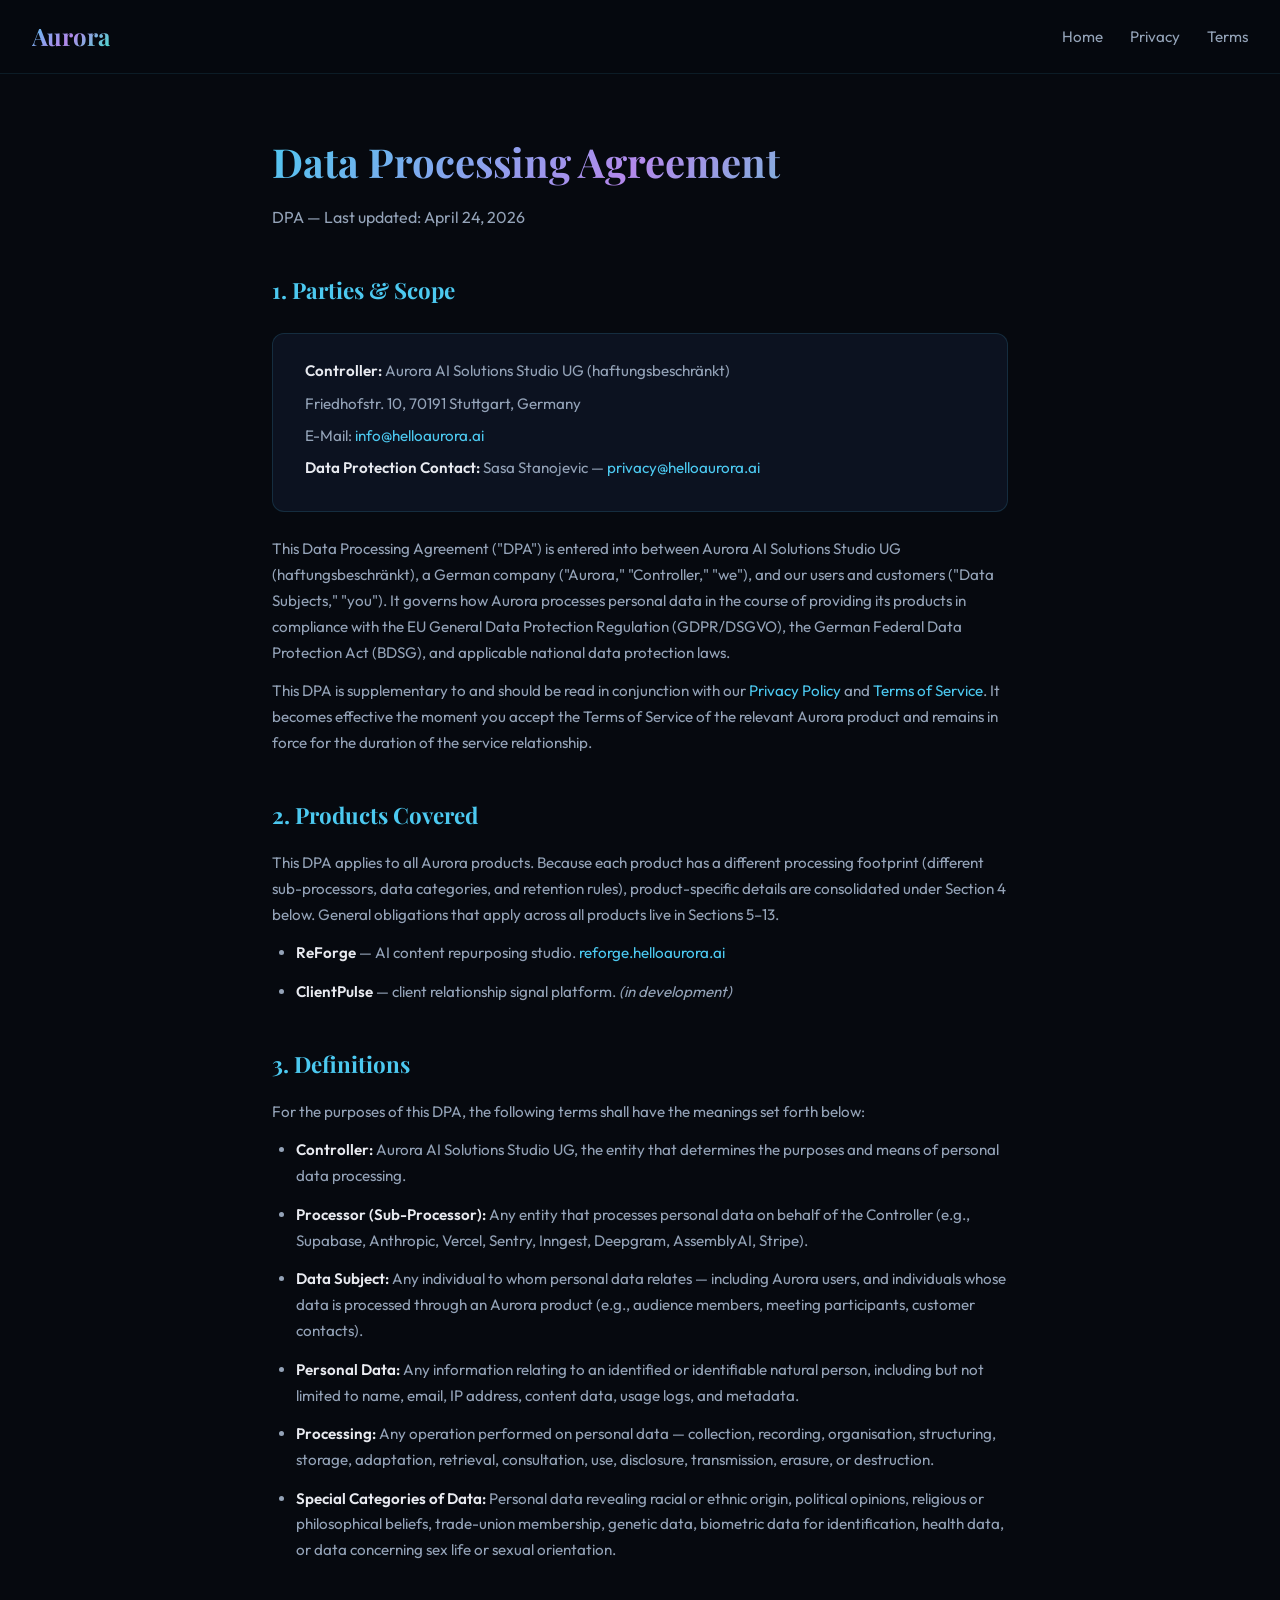
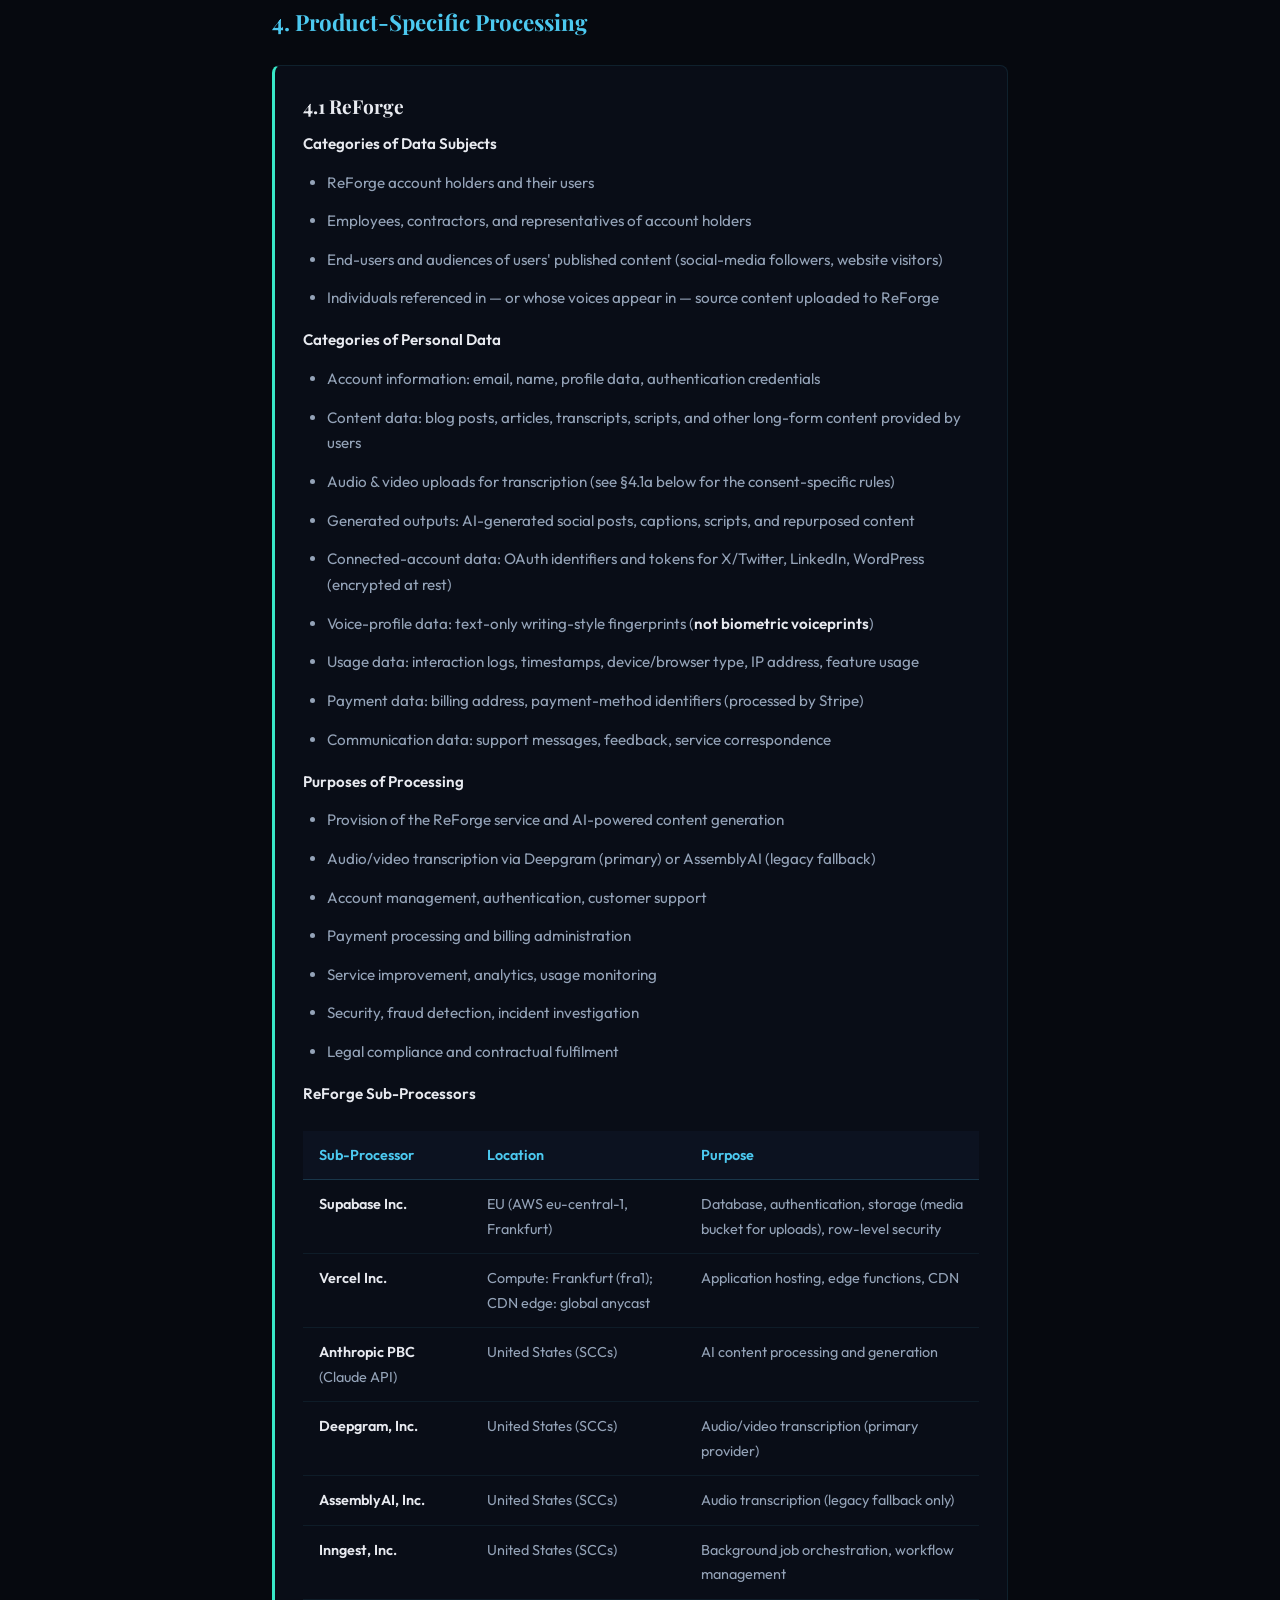
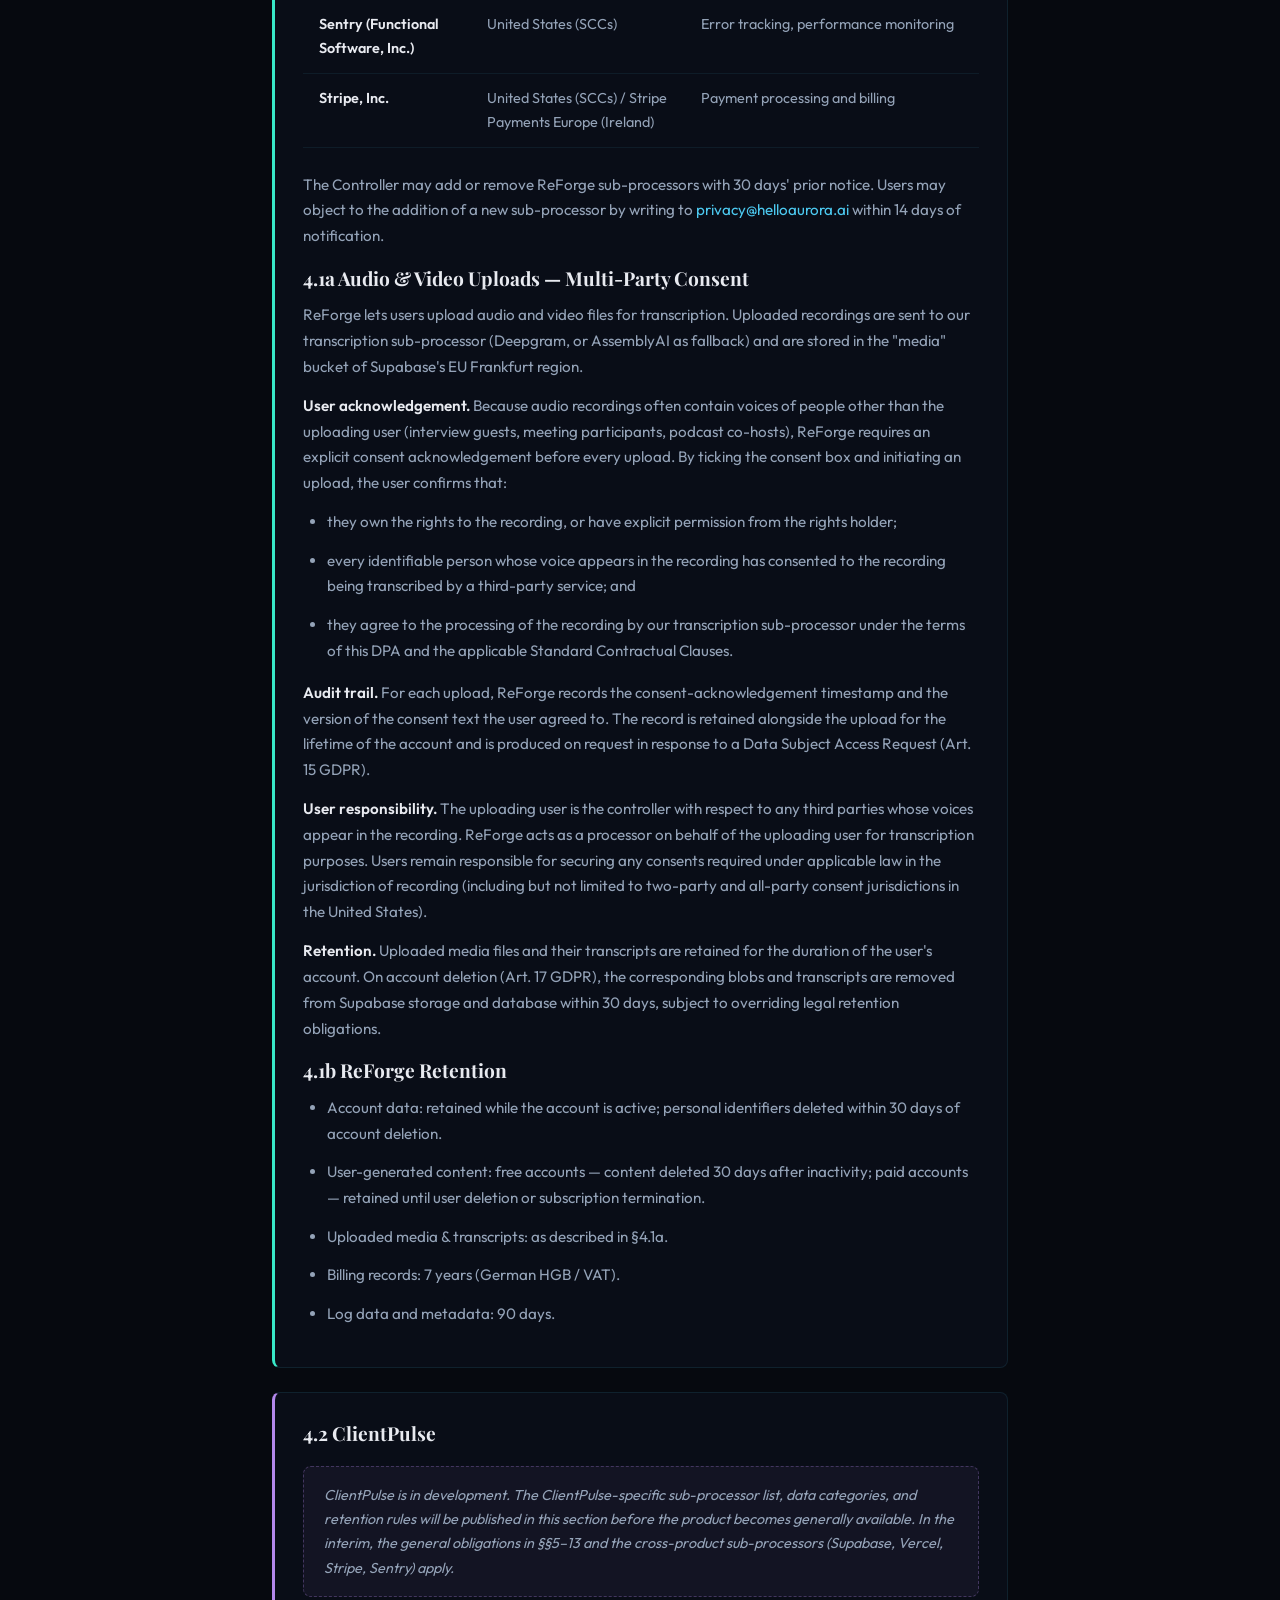
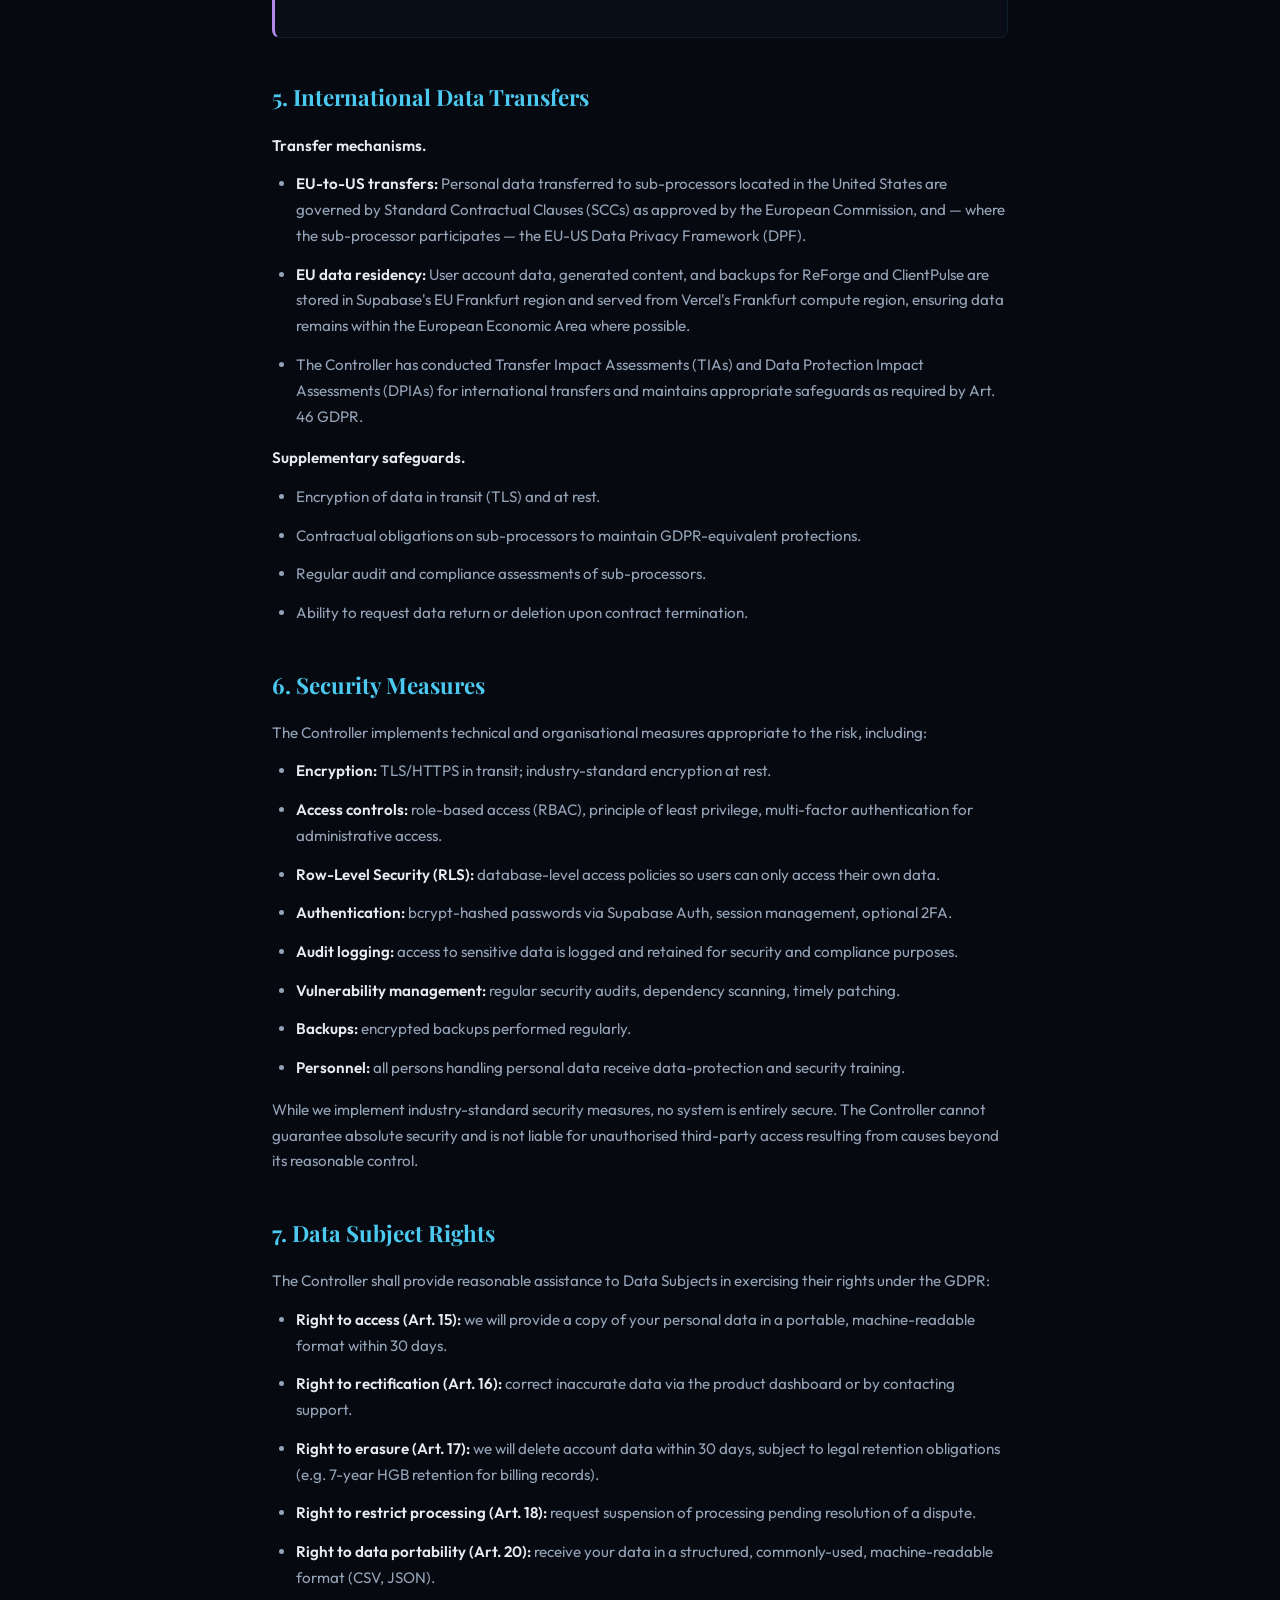
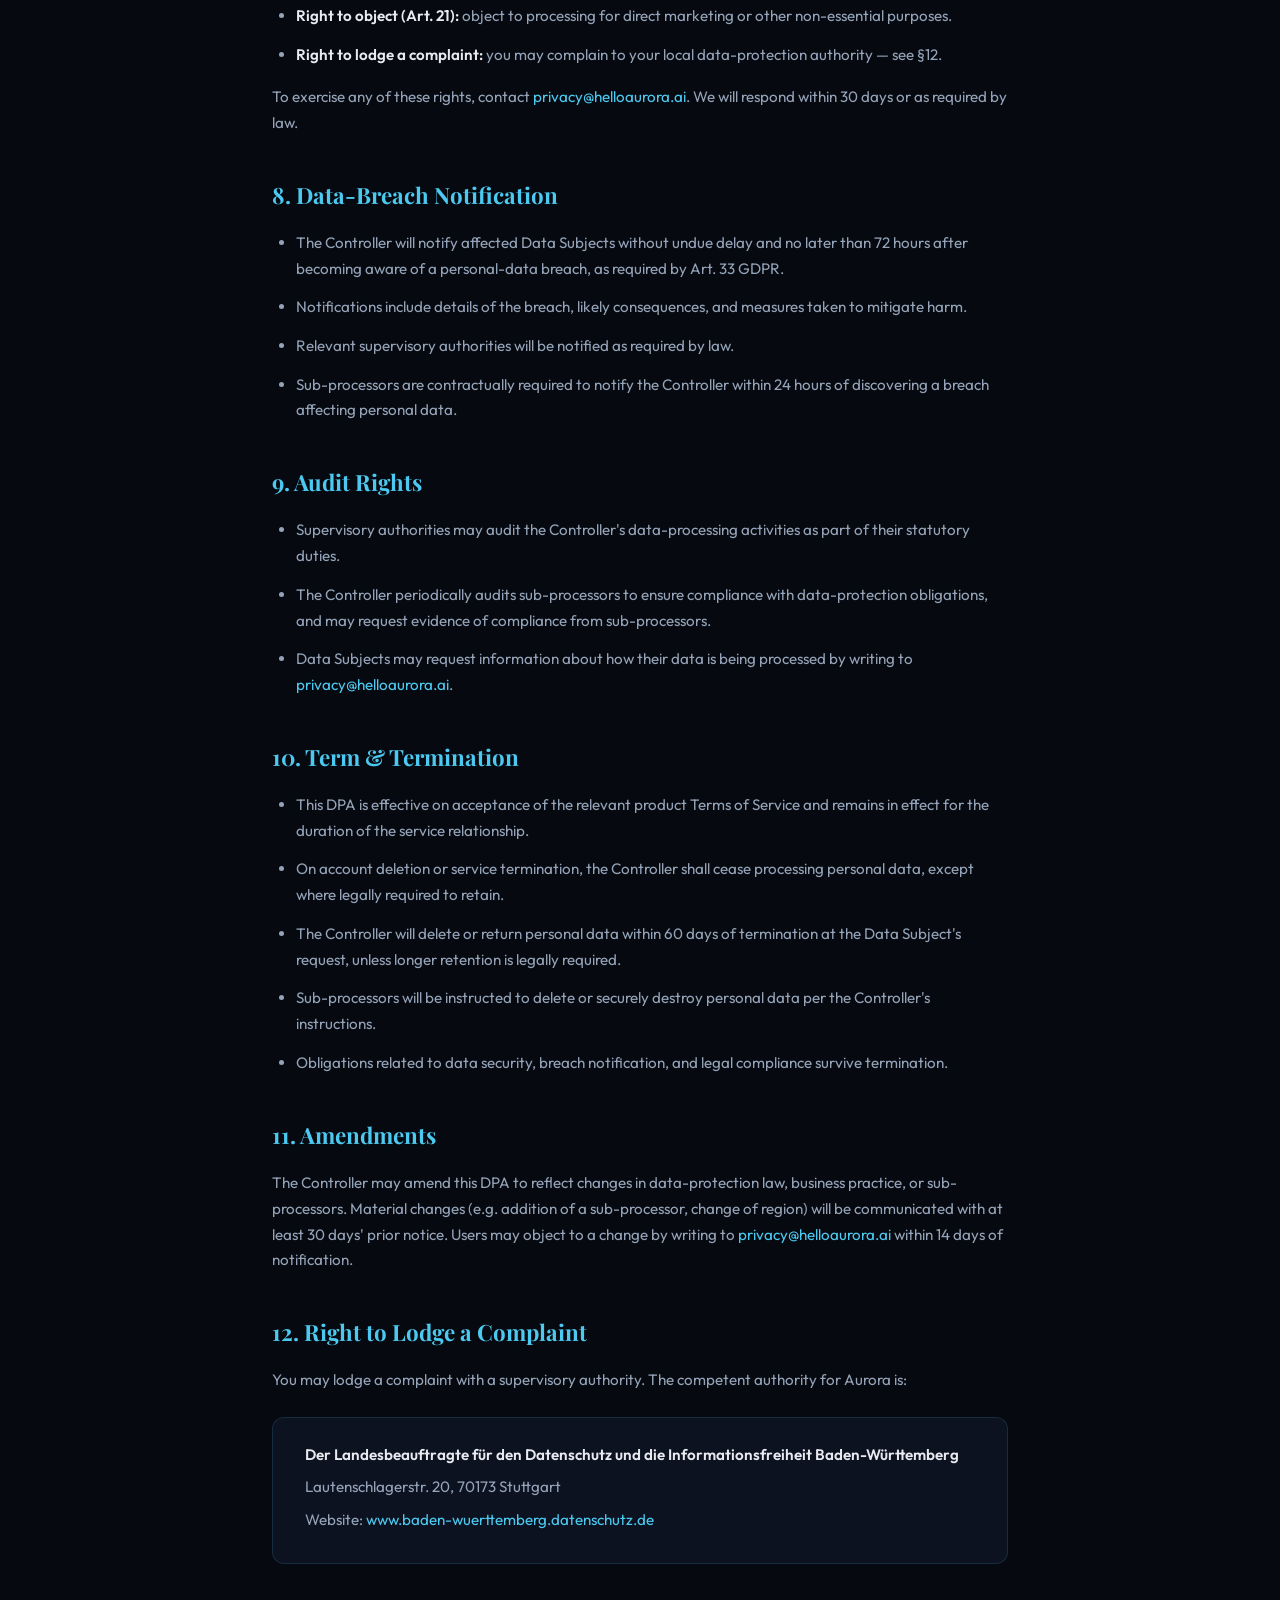
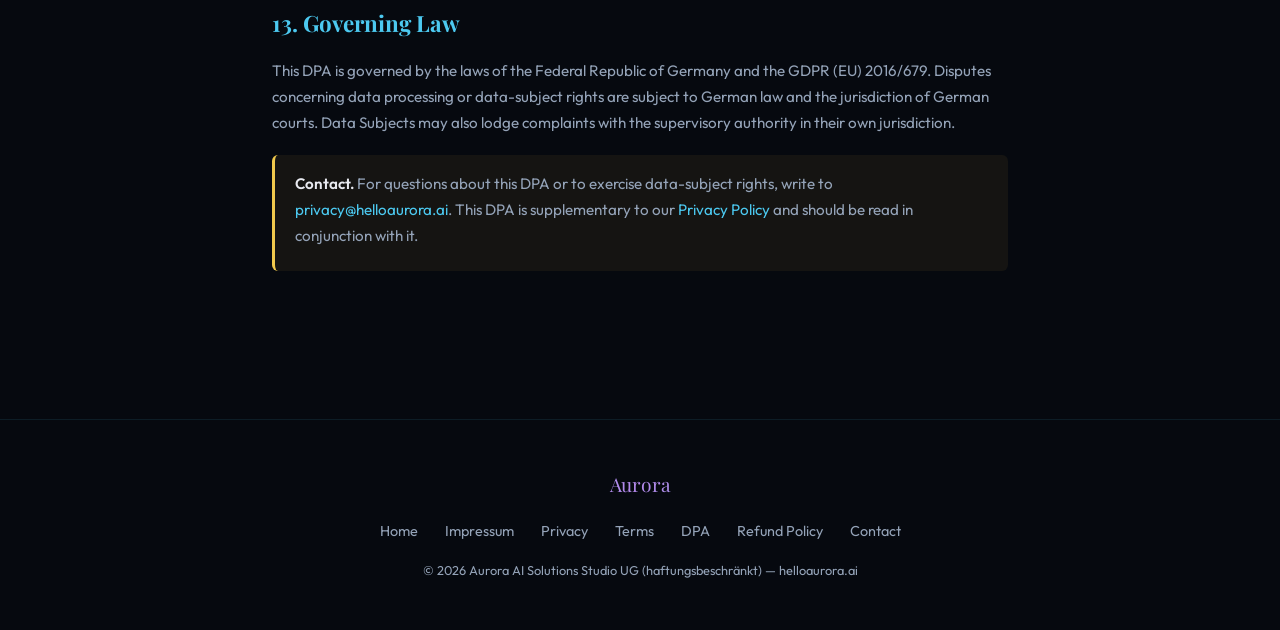
==== dpa.html @ 2b4a2d8d "Merge pull request #6 from Aurora-AI-Solutions-Studio/add-dpa-page legal: add DPA page + wire into f" ====
<!DOCTYPE html>
<html lang="en">
<head>
  <meta charset="UTF-8" />
  <meta name="viewport" content="width=device-width, initial-scale=1.0" />
  <title>Data Processing Agreement — Aurora AI Solutions Studio</title>
  <meta name="description" content="Data Processing Agreement (DPA) for Aurora AI Solutions Studio UG — GDPR/DSGVO compliant. Covers ReForge and ClientPulse." />
  <!-- Self-hosted fonts — no third-party requests (GDPR/DSGVO compliant) -->
  <link rel="stylesheet" href="fonts/fonts.css">
  <style>
    :root {
      --bg-deep: #06090f;
      --bg-card: #0c1220;
      --text-primary: #e8eaf0;
      --text-secondary: #94a3b8;
      --accent-blue: #4cc9f0;
      --accent-purple: #b388eb;
      --accent-teal: #38e8c8;
      --accent-amber: #f0c84c;
      --aurora-gradient: linear-gradient(135deg, #4cc9f0, #b388eb, #38e8c8);
    }
    * { margin: 0; padding: 0; box-sizing: border-box; }
    body { font-family: 'Outfit', sans-serif; background: var(--bg-deep); color: var(--text-primary); line-height: 1.7; min-height: 100vh; }
    nav { position: fixed; top: 0; left: 0; right: 0; z-index: 100; display: flex; align-items: center; justify-content: space-between; padding: 1rem 2rem; background: rgba(6,9,15,0.9); backdrop-filter: blur(12px); border-bottom: 1px solid rgba(76,201,240,0.1); }
    .nav-brand { font-family: 'Playfair Display', serif; font-size: 1.5rem; font-weight: 700; background: var(--aurora-gradient); -webkit-background-clip: text; -webkit-text-fill-color: transparent; text-decoration: none; }
    .nav-links a { color: var(--text-secondary); text-decoration: none; margin-left: 1.5rem; font-size: 0.95rem; transition: color 0.3s; }
    .nav-links a:hover { color: var(--accent-blue); }
    .legal-container { max-width: 800px; margin: 0 auto; padding: 8rem 2rem 4rem; }
    .legal-container h1 { font-family: 'Playfair Display', serif; font-size: 2.5rem; margin-bottom: 0.5rem; background: var(--aurora-gradient); -webkit-background-clip: text; -webkit-text-fill-color: transparent; }
    .legal-container .subtitle { color: var(--text-secondary); font-size: 1rem; margin-bottom: 2.5rem; }
    .legal-container h2 { font-family: 'Playfair Display', serif; font-size: 1.4rem; color: var(--accent-blue); margin-top: 2.5rem; margin-bottom: 1rem; }
    .legal-container h3 { font-size: 1.1rem; color: var(--text-primary); margin-top: 1.5rem; margin-bottom: 0.5rem; }
    .legal-container p, .legal-container li { color: var(--text-secondary); margin-bottom: 0.8rem; font-size: 0.95rem; }
    .legal-container a { color: var(--accent-blue); text-decoration: none; }
    .legal-container a:hover { text-decoration: underline; }
    .legal-container ul, .legal-container ol { padding-left: 1.5rem; margin-bottom: 1rem; }
    .legal-container strong { color: var(--text-primary); }
    .info-card { background: var(--bg-card); border: 1px solid rgba(76,201,240,0.15); border-radius: 12px; padding: 1.5rem 2rem; margin: 1.5rem 0; }
    .info-card p { margin-bottom: 0.4rem; }
    .info-card strong { color: var(--text-primary); }
    .product-section { background: rgba(12,18,32,0.5); border: 1px solid rgba(76,201,240,0.1); border-left: 3px solid var(--accent-teal); border-radius: 8px; padding: 1.5rem 1.75rem; margin: 1.5rem 0; }
    .product-section.clientpulse { border-left-color: var(--accent-purple); }
    .product-section h3 { font-family: 'Playfair Display', serif; font-size: 1.2rem; margin-top: 0; color: var(--text-primary); }
    .processor-table { width: 100%; border-collapse: collapse; margin: 1.5rem 0; font-size: 0.9rem; }
    .processor-table th { text-align: left; padding: 0.75rem 1rem; background: var(--bg-card); color: var(--accent-blue); border-bottom: 1px solid rgba(76,201,240,0.2); font-weight: 600; }
    .processor-table td { padding: 0.75rem 1rem; border-bottom: 1px solid rgba(76,201,240,0.08); color: var(--text-secondary); vertical-align: top; }
    .processor-table tr:hover td { background: rgba(76,201,240,0.03); }
    .callout { background: rgba(240,200,76,0.06); border-left: 3px solid var(--accent-amber); border-radius: 6px; padding: 1rem 1.25rem; margin: 1.25rem 0; }
    .callout p { margin-bottom: 0.4rem; }
    .placeholder-note { background: rgba(179,136,235,0.06); border: 1px dashed rgba(179,136,235,0.3); border-radius: 8px; padding: 1rem 1.25rem; margin: 1rem 0; color: var(--text-secondary); font-style: italic; font-size: 0.9rem; }
    footer { text-align: center; padding: 3rem 2rem; border-top: 1px solid rgba(76,201,240,0.1); margin-top: 4rem; }
    .footer-brand { font-family: 'Playfair Display', serif; font-size: 1.2rem; background: var(--aurora-gradient); -webkit-background-clip: text; -webkit-text-fill-color: transparent; margin-bottom: 1rem; }
    .footer-links { margin-bottom: 1rem; }
    .footer-links a { color: var(--text-secondary); text-decoration: none; margin: 0 0.75rem; font-size: 0.9rem; }
    .footer-links a:hover { color: var(--accent-blue); }
    .footer-copy { color: var(--text-secondary); font-size: 0.8rem; }
    @media (max-width: 768px) {
      .legal-container { padding: 6rem 1.25rem 3rem; }
      .legal-container h1 { font-size: 1.8rem; }
      nav { padding: 0.75rem 1rem; }
      .nav-links a { margin-left: 0.75rem; font-size: 0.85rem; }
      .processor-table { font-size: 0.8rem; }
      .processor-table th, .processor-table td { padding: 0.5rem; }
      .product-section { padding: 1.25rem 1.25rem; }
    }
  </style>
</head>
<body>
  <nav>
    <a href="/" class="nav-brand">Aurora</a>
    <div class="nav-links">
      <a href="/">Home</a>
      <a href="/privacy.html">Privacy</a>
      <a href="/terms.html">Terms</a>
    </div>
  </nav>

  <div class="legal-container">
    <h1>Data Processing Agreement</h1>
    <p class="subtitle">DPA — Last updated: April 24, 2026</p>

    <h2>1. Parties &amp; Scope</h2>
    <div class="info-card">
      <p><strong>Controller:</strong> Aurora AI Solutions Studio UG (haftungsbeschränkt)</p>
      <p>Friedhofstr. 10, 70191 Stuttgart, Germany</p>
      <p>E-Mail: <a href="mailto:info@helloaurora.ai">info@helloaurora.ai</a></p>
      <p><strong>Data Protection Contact:</strong> Sasa Stanojevic — <a href="mailto:privacy@helloaurora.ai">privacy@helloaurora.ai</a></p>
    </div>
    <p>This Data Processing Agreement ("DPA") is entered into between Aurora AI Solutions Studio UG (haftungsbeschränkt), a German company ("Aurora," "Controller," "we"), and our users and customers ("Data Subjects," "you"). It governs how Aurora processes personal data in the course of providing its products in compliance with the EU General Data Protection Regulation (GDPR/DSGVO), the German Federal Data Protection Act (BDSG), and applicable national data protection laws.</p>
    <p>This DPA is supplementary to and should be read in conjunction with our <a href="/privacy.html">Privacy Policy</a> and <a href="/terms.html">Terms of Service</a>. It becomes effective the moment you accept the Terms of Service of the relevant Aurora product and remains in force for the duration of the service relationship.</p>

    <h2>2. Products Covered</h2>
    <p>This DPA applies to all Aurora products. Because each product has a different processing footprint (different sub-processors, data categories, and retention rules), product-specific details are consolidated under Section 4 below. General obligations that apply across all products live in Sections 5–13.</p>
    <ul>
      <li><strong>ReForge</strong> — AI content repurposing studio. <a href="https://reforge.helloaurora.ai">reforge.helloaurora.ai</a></li>
      <li><strong>ClientPulse</strong> — client relationship signal platform. <em>(in development)</em></li>
    </ul>

    <h2>3. Definitions</h2>
    <p>For the purposes of this DPA, the following terms shall have the meanings set forth below:</p>
    <ul>
      <li><strong>Controller:</strong> Aurora AI Solutions Studio UG, the entity that determines the purposes and means of personal data processing.</li>
      <li><strong>Processor (Sub-Processor):</strong> Any entity that processes personal data on behalf of the Controller (e.g., Supabase, Anthropic, Vercel, Sentry, Inngest, Deepgram, AssemblyAI, Stripe).</li>
      <li><strong>Data Subject:</strong> Any individual to whom personal data relates — including Aurora users, and individuals whose data is processed through an Aurora product (e.g., audience members, meeting participants, customer contacts).</li>
      <li><strong>Personal Data:</strong> Any information relating to an identified or identifiable natural person, including but not limited to name, email, IP address, content data, usage logs, and metadata.</li>
      <li><strong>Processing:</strong> Any operation performed on personal data — collection, recording, organisation, structuring, storage, adaptation, retrieval, consultation, use, disclosure, transmission, erasure, or destruction.</li>
      <li><strong>Special Categories of Data:</strong> Personal data revealing racial or ethnic origin, political opinions, religious or philosophical beliefs, trade-union membership, genetic data, biometric data for identification, health data, or data concerning sex life or sexual orientation.</li>
    </ul>

    <h2>4. Product-Specific Processing</h2>

    <div class="product-section">
      <h3>4.1 ReForge</h3>
      <p><strong>Categories of Data Subjects</strong></p>
      <ul>
        <li>ReForge account holders and their users</li>
        <li>Employees, contractors, and representatives of account holders</li>
        <li>End-users and audiences of users' published content (social-media followers, website visitors)</li>
        <li>Individuals referenced in — or whose voices appear in — source content uploaded to ReForge</li>
      </ul>

      <p><strong>Categories of Personal Data</strong></p>
      <ul>
        <li>Account information: email, name, profile data, authentication credentials</li>
        <li>Content data: blog posts, articles, transcripts, scripts, and other long-form content provided by users</li>
        <li>Audio &amp; video uploads for transcription (see §4.1a below for the consent-specific rules)</li>
        <li>Generated outputs: AI-generated social posts, captions, scripts, and repurposed content</li>
        <li>Connected-account data: OAuth identifiers and tokens for X/Twitter, LinkedIn, WordPress (encrypted at rest)</li>
        <li>Voice-profile data: text-only writing-style fingerprints (<strong>not biometric voiceprints</strong>)</li>
        <li>Usage data: interaction logs, timestamps, device/browser type, IP address, feature usage</li>
        <li>Payment data: billing address, payment-method identifiers (processed by Stripe)</li>
        <li>Communication data: support messages, feedback, service correspondence</li>
      </ul>

      <p><strong>Purposes of Processing</strong></p>
      <ul>
        <li>Provision of the ReForge service and AI-powered content generation</li>
        <li>Audio/video transcription via Deepgram (primary) or AssemblyAI (legacy fallback)</li>
        <li>Account management, authentication, customer support</li>
        <li>Payment processing and billing administration</li>
        <li>Service improvement, analytics, usage monitoring</li>
        <li>Security, fraud detection, incident investigation</li>
        <li>Legal compliance and contractual fulfilment</li>
      </ul>

      <p><strong>ReForge Sub-Processors</strong></p>
      <table class="processor-table">
        <thead>
          <tr>
            <th>Sub-Processor</th>
            <th>Location</th>
            <th>Purpose</th>
          </tr>
        </thead>
        <tbody>
          <tr>
            <td><strong>Supabase Inc.</strong></td>
            <td>EU (AWS eu-central-1, Frankfurt)</td>
            <td>Database, authentication, storage (media bucket for uploads), row-level security</td>
          </tr>
          <tr>
            <td><strong>Vercel Inc.</strong></td>
            <td>Compute: Frankfurt (fra1); CDN edge: global anycast</td>
            <td>Application hosting, edge functions, CDN</td>
          </tr>
          <tr>
            <td><strong>Anthropic PBC</strong> (Claude API)</td>
            <td>United States (SCCs)</td>
            <td>AI content processing and generation</td>
          </tr>
          <tr>
            <td><strong>Deepgram, Inc.</strong></td>
            <td>United States (SCCs)</td>
            <td>Audio/video transcription (primary provider)</td>
          </tr>
          <tr>
            <td><strong>AssemblyAI, Inc.</strong></td>
            <td>United States (SCCs)</td>
            <td>Audio transcription (legacy fallback only)</td>
          </tr>
          <tr>
            <td><strong>Inngest, Inc.</strong></td>
            <td>United States (SCCs)</td>
            <td>Background job orchestration, workflow management</td>
          </tr>
          <tr>
            <td><strong>Sentry (Functional Software, Inc.)</strong></td>
            <td>United States (SCCs)</td>
            <td>Error tracking, performance monitoring</td>
          </tr>
          <tr>
            <td><strong>Stripe, Inc.</strong></td>
            <td>United States (SCCs) / Stripe Payments Europe (Ireland)</td>
            <td>Payment processing and billing</td>
          </tr>
        </tbody>
      </table>
      <p>The Controller may add or remove ReForge sub-processors with 30 days' prior notice. Users may object to the addition of a new sub-processor by writing to <a href="mailto:privacy@helloaurora.ai">privacy@helloaurora.ai</a> within 14 days of notification.</p>

      <h3 id="audio-video-consent">4.1a Audio &amp; Video Uploads — Multi-Party Consent</h3>
      <p>ReForge lets users upload audio and video files for transcription. Uploaded recordings are sent to our transcription sub-processor (Deepgram, or AssemblyAI as fallback) and are stored in the "media" bucket of Supabase's EU Frankfurt region.</p>
      <p><strong>User acknowledgement.</strong> Because audio recordings often contain voices of people other than the uploading user (interview guests, meeting participants, podcast co-hosts), ReForge requires an explicit consent acknowledgement before every upload. By ticking the consent box and initiating an upload, the user confirms that:</p>
      <ul>
        <li>they own the rights to the recording, or have explicit permission from the rights holder;</li>
        <li>every identifiable person whose voice appears in the recording has consented to the recording being transcribed by a third-party service; and</li>
        <li>they agree to the processing of the recording by our transcription sub-processor under the terms of this DPA and the applicable Standard Contractual Clauses.</li>
      </ul>
      <p><strong>Audit trail.</strong> For each upload, ReForge records the consent-acknowledgement timestamp and the version of the consent text the user agreed to. The record is retained alongside the upload for the lifetime of the account and is produced on request in response to a Data Subject Access Request (Art. 15 GDPR).</p>
      <p><strong>User responsibility.</strong> The uploading user is the controller with respect to any third parties whose voices appear in the recording. ReForge acts as a processor on behalf of the uploading user for transcription purposes. Users remain responsible for securing any consents required under applicable law in the jurisdiction of recording (including but not limited to two-party and all-party consent jurisdictions in the United States).</p>
      <p><strong>Retention.</strong> Uploaded media files and their transcripts are retained for the duration of the user's account. On account deletion (Art. 17 GDPR), the corresponding blobs and transcripts are removed from Supabase storage and database within 30 days, subject to overriding legal retention obligations.</p>

      <h3>4.1b ReForge Retention</h3>
      <ul>
        <li>Account data: retained while the account is active; personal identifiers deleted within 30 days of account deletion.</li>
        <li>User-generated content: free accounts — content deleted 30 days after inactivity; paid accounts — retained until user deletion or subscription termination.</li>
        <li>Uploaded media &amp; transcripts: as described in §4.1a.</li>
        <li>Billing records: 7 years (German HGB / VAT).</li>
        <li>Log data and metadata: 90 days.</li>
      </ul>
    </div>

    <div class="product-section clientpulse">
      <h3>4.2 ClientPulse</h3>
      <div class="placeholder-note">
        ClientPulse is in development. The ClientPulse-specific sub-processor list, data categories, and retention rules will be published in this section before the product becomes generally available. In the interim, the general obligations in §§5–13 and the cross-product sub-processors (Supabase, Vercel, Stripe, Sentry) apply.
      </div>
    </div>

    <h2>5. International Data Transfers</h2>
    <p><strong>Transfer mechanisms.</strong></p>
    <ul>
      <li><strong>EU-to-US transfers:</strong> Personal data transferred to sub-processors located in the United States are governed by Standard Contractual Clauses (SCCs) as approved by the European Commission, and — where the sub-processor participates — the EU-US Data Privacy Framework (DPF).</li>
      <li><strong>EU data residency:</strong> User account data, generated content, and backups for ReForge and ClientPulse are stored in Supabase's EU Frankfurt region and served from Vercel's Frankfurt compute region, ensuring data remains within the European Economic Area where possible.</li>
      <li>The Controller has conducted Transfer Impact Assessments (TIAs) and Data Protection Impact Assessments (DPIAs) for international transfers and maintains appropriate safeguards as required by Art. 46 GDPR.</li>
    </ul>
    <p><strong>Supplementary safeguards.</strong></p>
    <ul>
      <li>Encryption of data in transit (TLS) and at rest.</li>
      <li>Contractual obligations on sub-processors to maintain GDPR-equivalent protections.</li>
      <li>Regular audit and compliance assessments of sub-processors.</li>
      <li>Ability to request data return or deletion upon contract termination.</li>
    </ul>

    <h2>6. Security Measures</h2>
    <p>The Controller implements technical and organisational measures appropriate to the risk, including:</p>
    <ul>
      <li><strong>Encryption:</strong> TLS/HTTPS in transit; industry-standard encryption at rest.</li>
      <li><strong>Access controls:</strong> role-based access (RBAC), principle of least privilege, multi-factor authentication for administrative access.</li>
      <li><strong>Row-Level Security (RLS):</strong> database-level access policies so users can only access their own data.</li>
      <li><strong>Authentication:</strong> bcrypt-hashed passwords via Supabase Auth, session management, optional 2FA.</li>
      <li><strong>Audit logging:</strong> access to sensitive data is logged and retained for security and compliance purposes.</li>
      <li><strong>Vulnerability management:</strong> regular security audits, dependency scanning, timely patching.</li>
      <li><strong>Backups:</strong> encrypted backups performed regularly.</li>
      <li><strong>Personnel:</strong> all persons handling personal data receive data-protection and security training.</li>
    </ul>
    <p>While we implement industry-standard security measures, no system is entirely secure. The Controller cannot guarantee absolute security and is not liable for unauthorised third-party access resulting from causes beyond its reasonable control.</p>

    <h2>7. Data Subject Rights</h2>
    <p>The Controller shall provide reasonable assistance to Data Subjects in exercising their rights under the GDPR:</p>
    <ul>
      <li><strong>Right to access (Art. 15):</strong> we will provide a copy of your personal data in a portable, machine-readable format within 30 days.</li>
      <li><strong>Right to rectification (Art. 16):</strong> correct inaccurate data via the product dashboard or by contacting support.</li>
      <li><strong>Right to erasure (Art. 17):</strong> we will delete account data within 30 days, subject to legal retention obligations (e.g. 7-year HGB retention for billing records).</li>
      <li><strong>Right to restrict processing (Art. 18):</strong> request suspension of processing pending resolution of a dispute.</li>
      <li><strong>Right to data portability (Art. 20):</strong> receive your data in a structured, commonly-used, machine-readable format (CSV, JSON).</li>
      <li><strong>Right to object (Art. 21):</strong> object to processing for direct marketing or other non-essential purposes.</li>
      <li><strong>Right to lodge a complaint:</strong> you may complain to your local data-protection authority — see §12.</li>
    </ul>
    <p>To exercise any of these rights, contact <a href="mailto:privacy@helloaurora.ai">privacy@helloaurora.ai</a>. We will respond within 30 days or as required by law.</p>

    <h2>8. Data-Breach Notification</h2>
    <ul>
      <li>The Controller will notify affected Data Subjects without undue delay and no later than 72 hours after becoming aware of a personal-data breach, as required by Art. 33 GDPR.</li>
      <li>Notifications include details of the breach, likely consequences, and measures taken to mitigate harm.</li>
      <li>Relevant supervisory authorities will be notified as required by law.</li>
      <li>Sub-processors are contractually required to notify the Controller within 24 hours of discovering a breach affecting personal data.</li>
    </ul>

    <h2>9. Audit Rights</h2>
    <ul>
      <li>Supervisory authorities may audit the Controller's data-processing activities as part of their statutory duties.</li>
      <li>The Controller periodically audits sub-processors to ensure compliance with data-protection obligations, and may request evidence of compliance from sub-processors.</li>
      <li>Data Subjects may request information about how their data is being processed by writing to <a href="mailto:privacy@helloaurora.ai">privacy@helloaurora.ai</a>.</li>
    </ul>

    <h2>10. Term &amp; Termination</h2>
    <ul>
      <li>This DPA is effective on acceptance of the relevant product Terms of Service and remains in effect for the duration of the service relationship.</li>
      <li>On account deletion or service termination, the Controller shall cease processing personal data, except where legally required to retain.</li>
      <li>The Controller will delete or return personal data within 60 days of termination at the Data Subject's request, unless longer retention is legally required.</li>
      <li>Sub-processors will be instructed to delete or securely destroy personal data per the Controller's instructions.</li>
      <li>Obligations related to data security, breach notification, and legal compliance survive termination.</li>
    </ul>

    <h2>11. Amendments</h2>
    <p>The Controller may amend this DPA to reflect changes in data-protection law, business practice, or sub-processors. Material changes (e.g. addition of a sub-processor, change of region) will be communicated with at least 30 days' prior notice. Users may object to a change by writing to <a href="mailto:privacy@helloaurora.ai">privacy@helloaurora.ai</a> within 14 days of notification.</p>

    <h2>12. Right to Lodge a Complaint</h2>
    <p>You may lodge a complaint with a supervisory authority. The competent authority for Aurora is:</p>
    <div class="info-card">
      <p><strong>Der Landesbeauftragte für den Datenschutz und die Informationsfreiheit Baden-Württemberg</strong></p>
      <p>Lautenschlagerstr. 20, 70173 Stuttgart</p>
      <p>Website: <a href="https://www.baden-wuerttemberg.datenschutz.de" target="_blank" rel="noopener">www.baden-wuerttemberg.datenschutz.de</a></p>
    </div>

    <h2>13. Governing Law</h2>
    <p>This DPA is governed by the laws of the Federal Republic of Germany and the GDPR (EU) 2016/679. Disputes concerning data processing or data-subject rights are subject to German law and the jurisdiction of German courts. Data Subjects may also lodge complaints with the supervisory authority in their own jurisdiction.</p>

    <div class="callout">
      <p><strong>Contact.</strong> For questions about this DPA or to exercise data-subject rights, write to <a href="mailto:privacy@helloaurora.ai">privacy@helloaurora.ai</a>. This DPA is supplementary to our <a href="/privacy.html">Privacy Policy</a> and should be read in conjunction with it.</p>
    </div>
  </div>

  <footer>
    <div class="footer-brand">Aurora</div>
    <div class="footer-links">
      <a href="/">Home</a>
      <a href="/impressum.html">Impressum</a>
      <a href="/privacy.html">Privacy</a>
      <a href="/terms.html">Terms</a>
      <a href="/dpa.html">DPA</a>
      <a href="/refund.html">Refund Policy</a>
      <a href="mailto:info@helloaurora.ai">Contact</a>
    </div>
    <div class="footer-copy">© 2026 Aurora AI Solutions Studio UG (haftungsbeschränkt) — helloaurora.ai</div>
  </footer>
</body>
</html>
---- fonts/fonts.css ----
/* Self-hosted Google Fonts — GDPR/DSGVO compliant (no requests to Google servers) */

/* Outfit — latin-ext */
@font-face {
  font-family: 'Outfit';
  font-style: normal;
  font-weight: 300;
  font-display: swap;
  src: url(outfit-latin-ext.woff2) format('woff2');
  unicode-range: U+0100-02BA, U+02BD-02C5, U+02C7-02CC, U+02CE-02D7, U+02DD-02FF, U+0304, U+0308, U+0329, U+1D00-1DBF, U+1E00-1E9F, U+1EF2-1EFF, U+2020, U+20A0-20AB, U+20AD-20C0, U+2113, U+2C60-2C7F, U+A720-A7FF;
}
/* Outfit — latin */
@font-face {
  font-family: 'Outfit';
  font-style: normal;
  font-weight: 300;
  font-display: swap;
  src: url(outfit-latin.woff2) format('woff2');
  unicode-range: U+0000-00FF, U+0131, U+0152-0153, U+02BB-02BC, U+02C6, U+02DA, U+02DC, U+0304, U+0308, U+0329, U+2000-206F, U+20AC, U+2122, U+2191, U+2193, U+2212, U+2215, U+FEFF, U+FFFD;
}
/* Outfit 400 — latin-ext */
@font-face {
  font-family: 'Outfit';
  font-style: normal;
  font-weight: 400;
  font-display: swap;
  src: url(outfit-latin-ext.woff2) format('woff2');
  unicode-range: U+0100-02BA, U+02BD-02C5, U+02C7-02CC, U+02CE-02D7, U+02DD-02FF, U+0304, U+0308, U+0329, U+1D00-1DBF, U+1E00-1E9F, U+1EF2-1EFF, U+2020, U+20A0-20AB, U+20AD-20C0, U+2113, U+2C60-2C7F, U+A720-A7FF;
}
/* Outfit 400 — latin */
@font-face {
  font-family: 'Outfit';
  font-style: normal;
  font-weight: 400;
  font-display: swap;
  src: url(outfit-latin.woff2) format('woff2');
  unicode-range: U+0000-00FF, U+0131, U+0152-0153, U+02BB-02BC, U+02C6, U+02DA, U+02DC, U+0304, U+0308, U+0329, U+2000-206F, U+20AC, U+2122, U+2191, U+2193, U+2212, U+2215, U+FEFF, U+FFFD;
}
/* Outfit 600 — latin-ext */
@font-face {
  font-family: 'Outfit';
  font-style: normal;
  font-weight: 600;
  font-display: swap;
  src: url(outfit-latin-ext.woff2) format('woff2');
  unicode-range: U+0100-02BA, U+02BD-02C5, U+02C7-02CC, U+02CE-02D7, U+02DD-02FF, U+0304, U+0308, U+0329, U+1D00-1DBF, U+1E00-1E9F, U+1EF2-1EFF, U+2020, U+20A0-20AB, U+20AD-20C0, U+2113, U+2C60-2C7F, U+A720-A7FF;
}
/* Outfit 600 — latin */
@font-face {
  font-family: 'Outfit';
  font-style: normal;
  font-weight: 600;
  font-display: swap;
  src: url(outfit-latin.woff2) format('woff2');
  unicode-range: U+0000-00FF, U+0131, U+0152-0153, U+02BB-02BC, U+02C6, U+02DA, U+02DC, U+0304, U+0308, U+0329, U+2000-206F, U+20AC, U+2122, U+2191, U+2193, U+2212, U+2215, U+FEFF, U+FFFD;
}

/* Playfair Display 400 — latin-ext */
@font-face {
  font-family: 'Playfair Display';
  font-style: normal;
  font-weight: 400;
  font-display: swap;
  src: url(playfair-latin-ext.woff2) format('woff2');
  unicode-range: U+0100-02BA, U+02BD-02C5, U+02C7-02CC, U+02CE-02D7, U+02DD-02FF, U+0304, U+0308, U+0329, U+1D00-1DBF, U+1E00-1E9F, U+1EF2-1EFF, U+2020, U+20A0-20AB, U+20AD-20C0, U+2113, U+2C60-2C7F, U+A720-A7FF;
}
/* Playfair Display 400 — latin */
@font-face {
  font-family: 'Playfair Display';
  font-style: normal;
  font-weight: 400;
  font-display: swap;
  src: url(playfair-latin.woff2) format('woff2');
  unicode-range: U+0000-00FF, U+0131, U+0152-0153, U+02BB-02BC, U+02C6, U+02DA, U+02DC, U+0304, U+0308, U+0329, U+2000-206F, U+20AC, U+2122, U+2191, U+2193, U+2212, U+2215, U+FEFF, U+FFFD;
}
/* Playfair Display 700 — latin-ext */
@font-face {
  font-family: 'Playfair Display';
  font-style: normal;
  font-weight: 700;
  font-display: swap;
  src: url(playfair-latin-ext.woff2) format('woff2');
  unicode-range: U+0100-02BA, U+02BD-02C5, U+02C7-02CC, U+02CE-02D7, U+02DD-02FF, U+0304, U+0308, U+0329, U+1D00-1DBF, U+1E00-1E9F, U+1EF2-1EFF, U+2020, U+20A0-20AB, U+20AD-20C0, U+2113, U+2C60-2C7F, U+A720-A7FF;
}
/* Playfair Display 700 — latin */
@font-face {
  font-family: 'Playfair Display';
  font-style: normal;
  font-weight: 700;
  font-display: swap;
  src: url(playfair-latin.woff2) format('woff2');
  unicode-range: U+0000-00FF, U+0131, U+0152-0153, U+02BB-02BC, U+02C6, U+02DA, U+02DC, U+0304, U+0308, U+0329, U+2000-206F, U+20AC, U+2122, U+2191, U+2193, U+2212, U+2215, U+FEFF, U+FFFD;
}
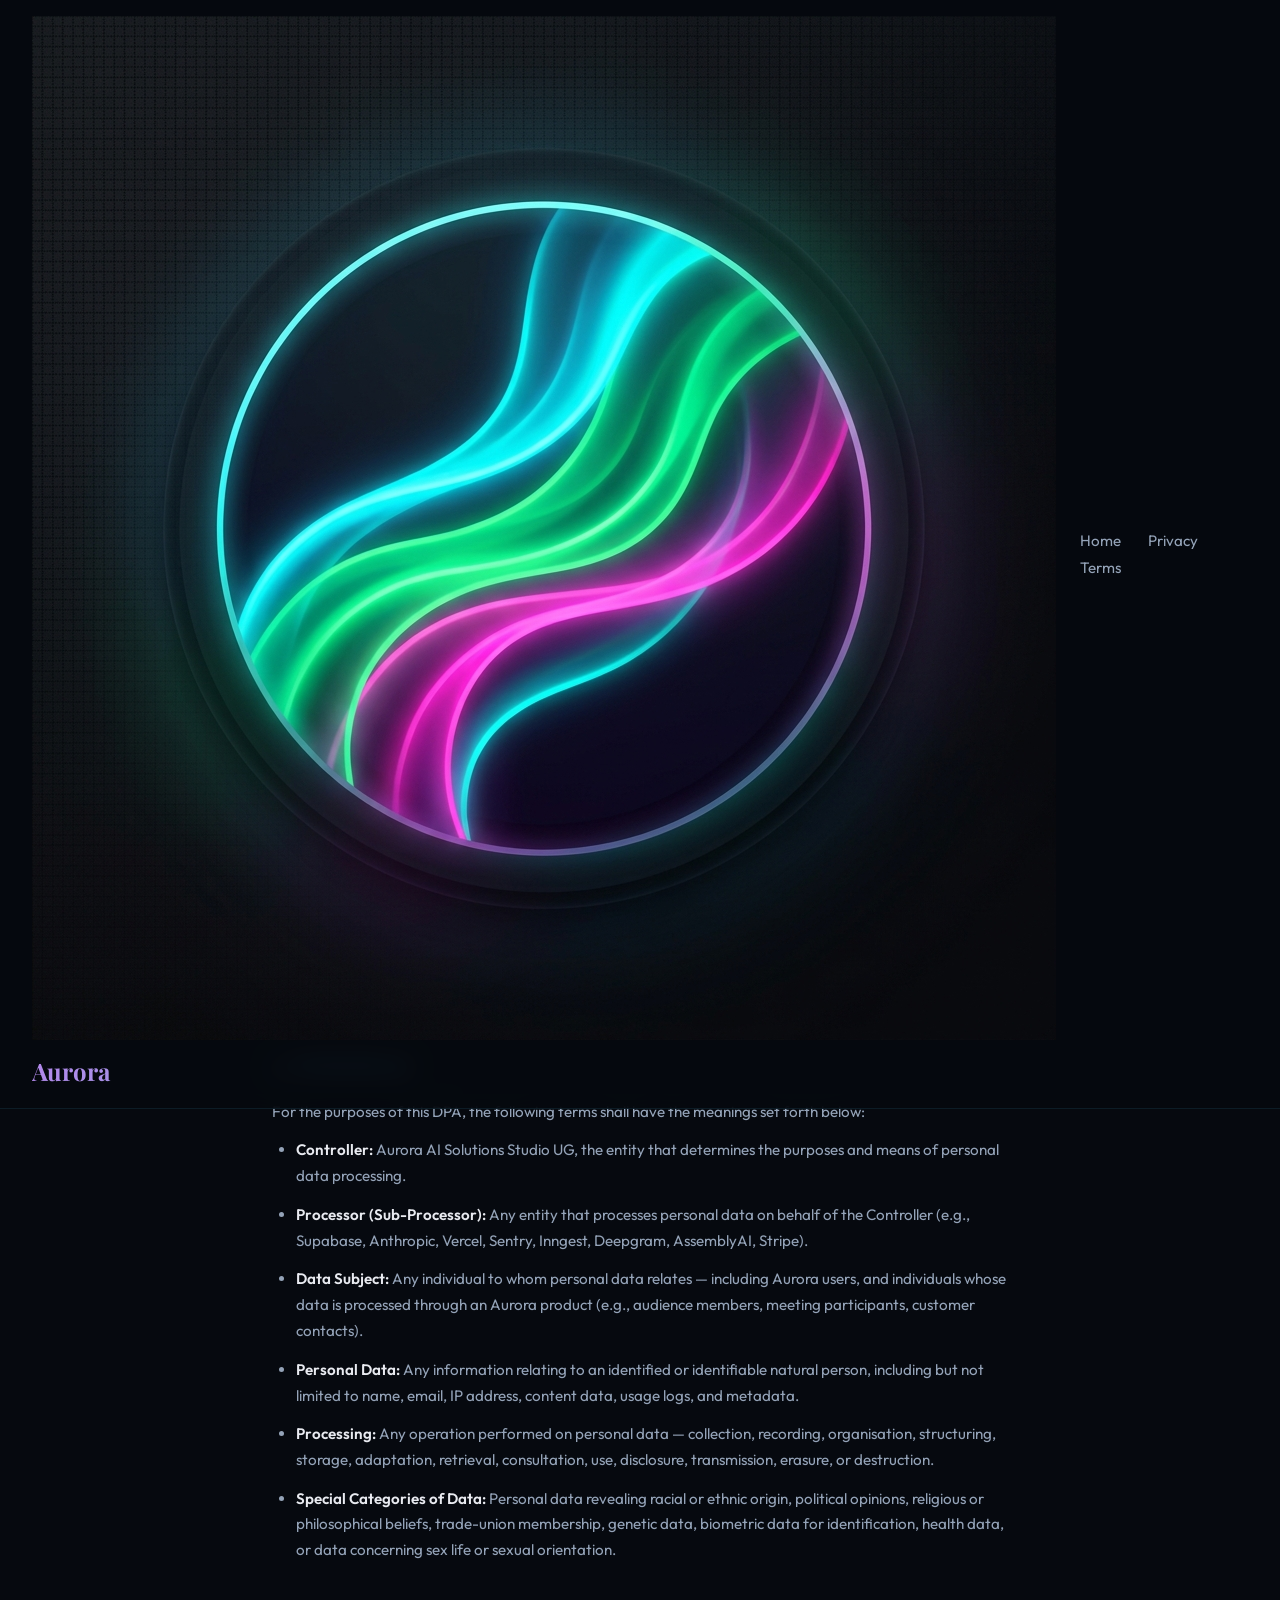
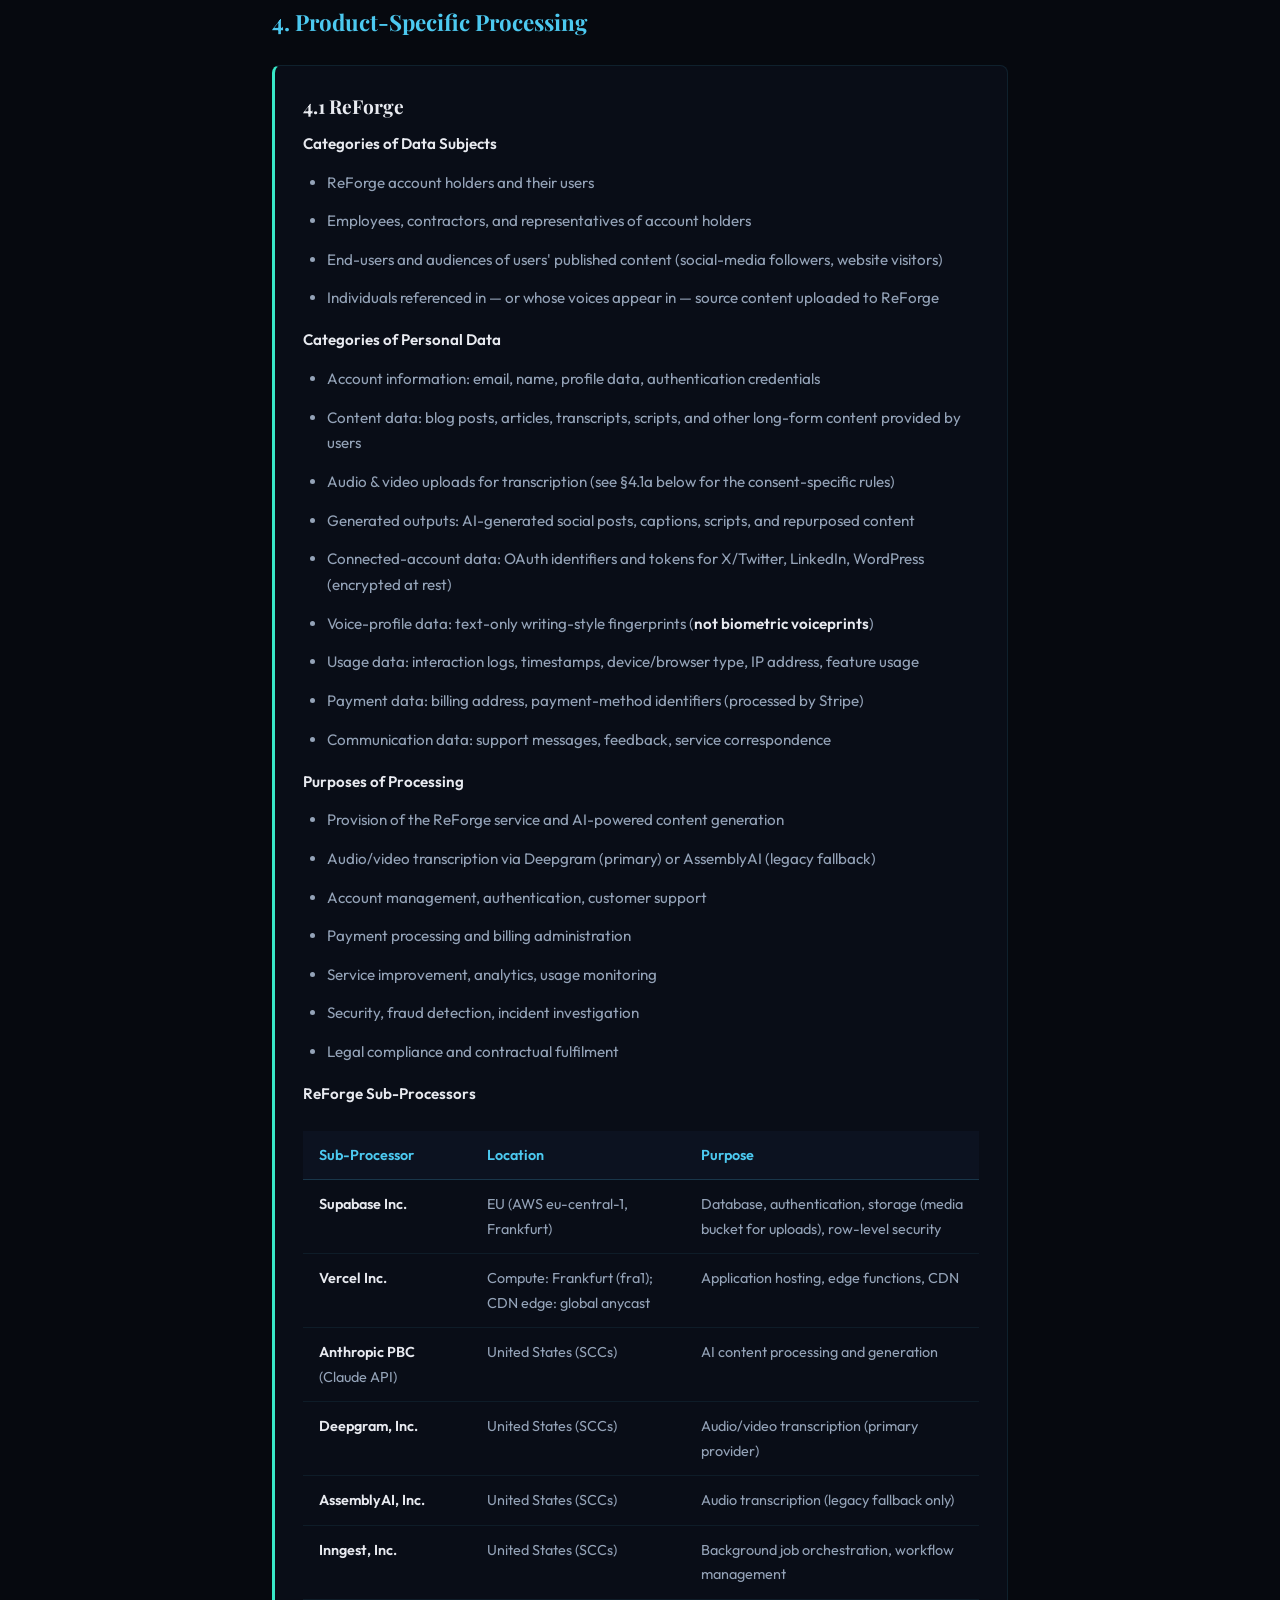
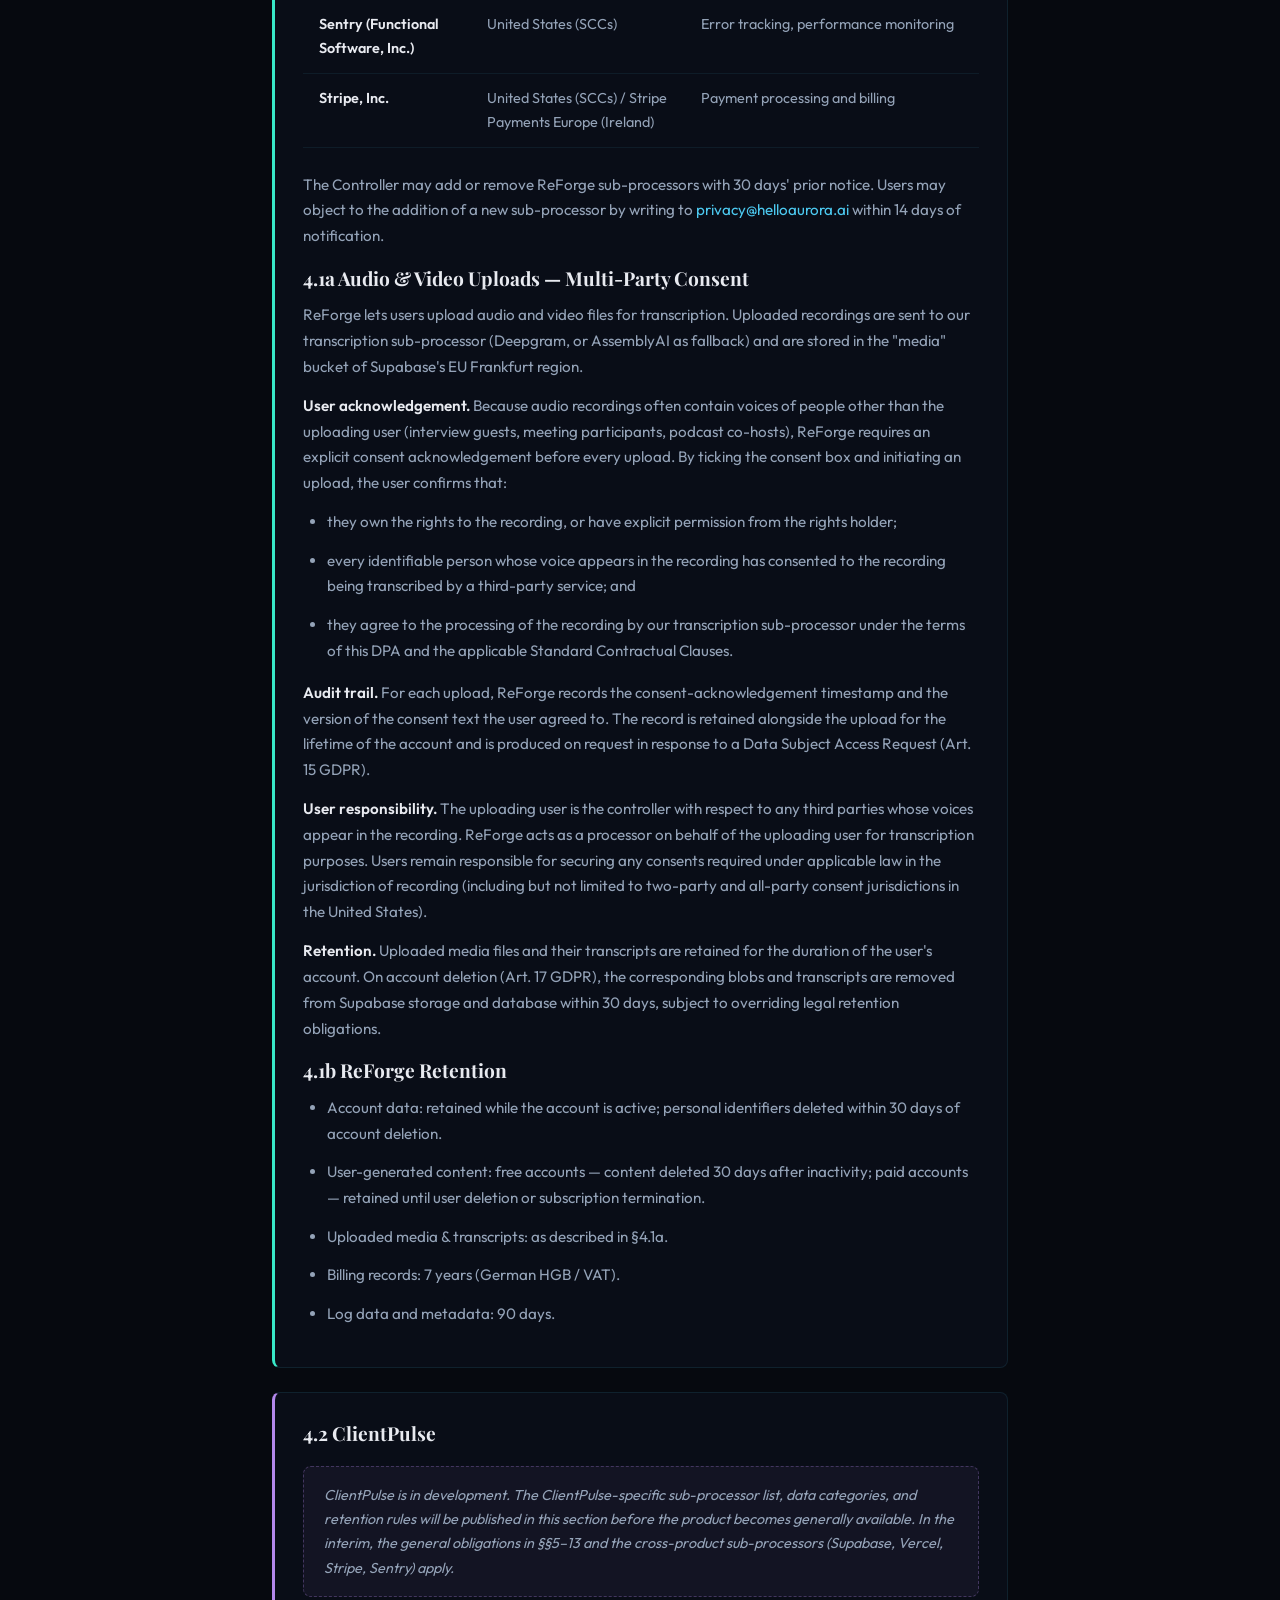
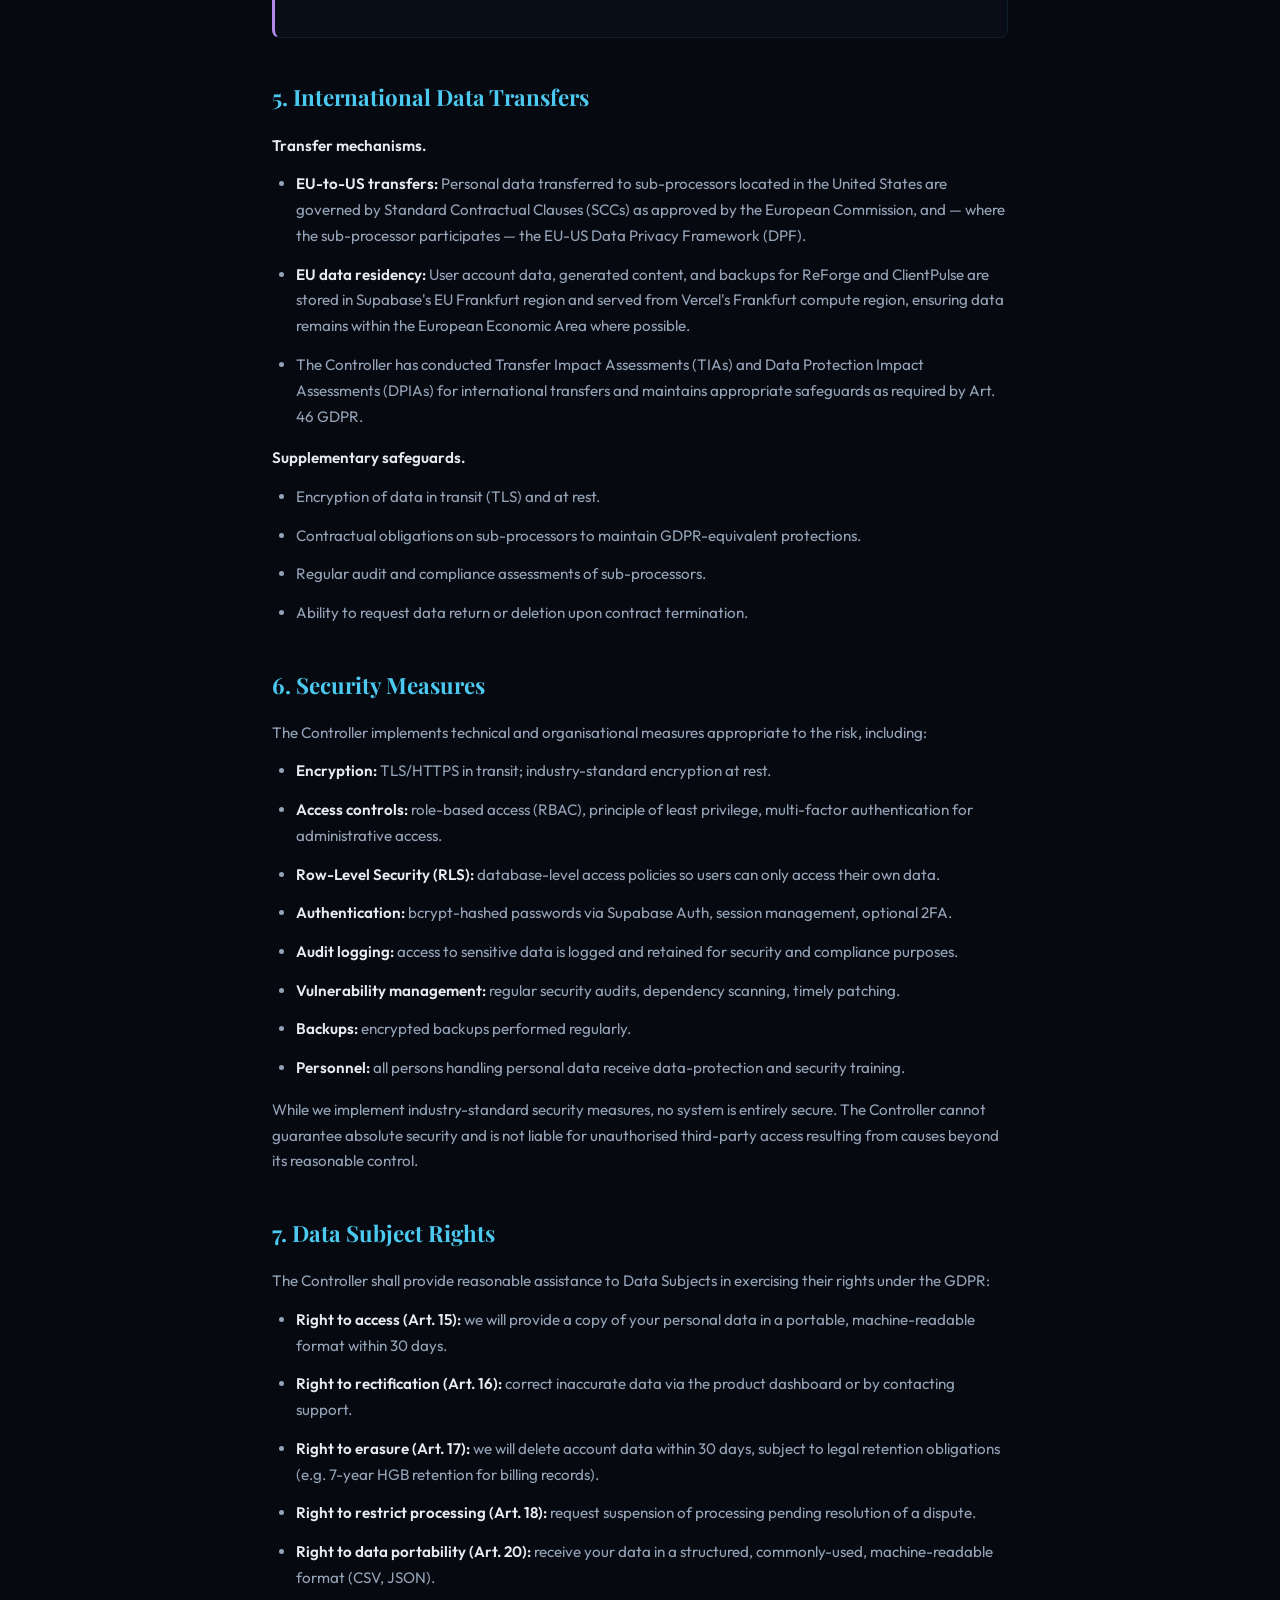
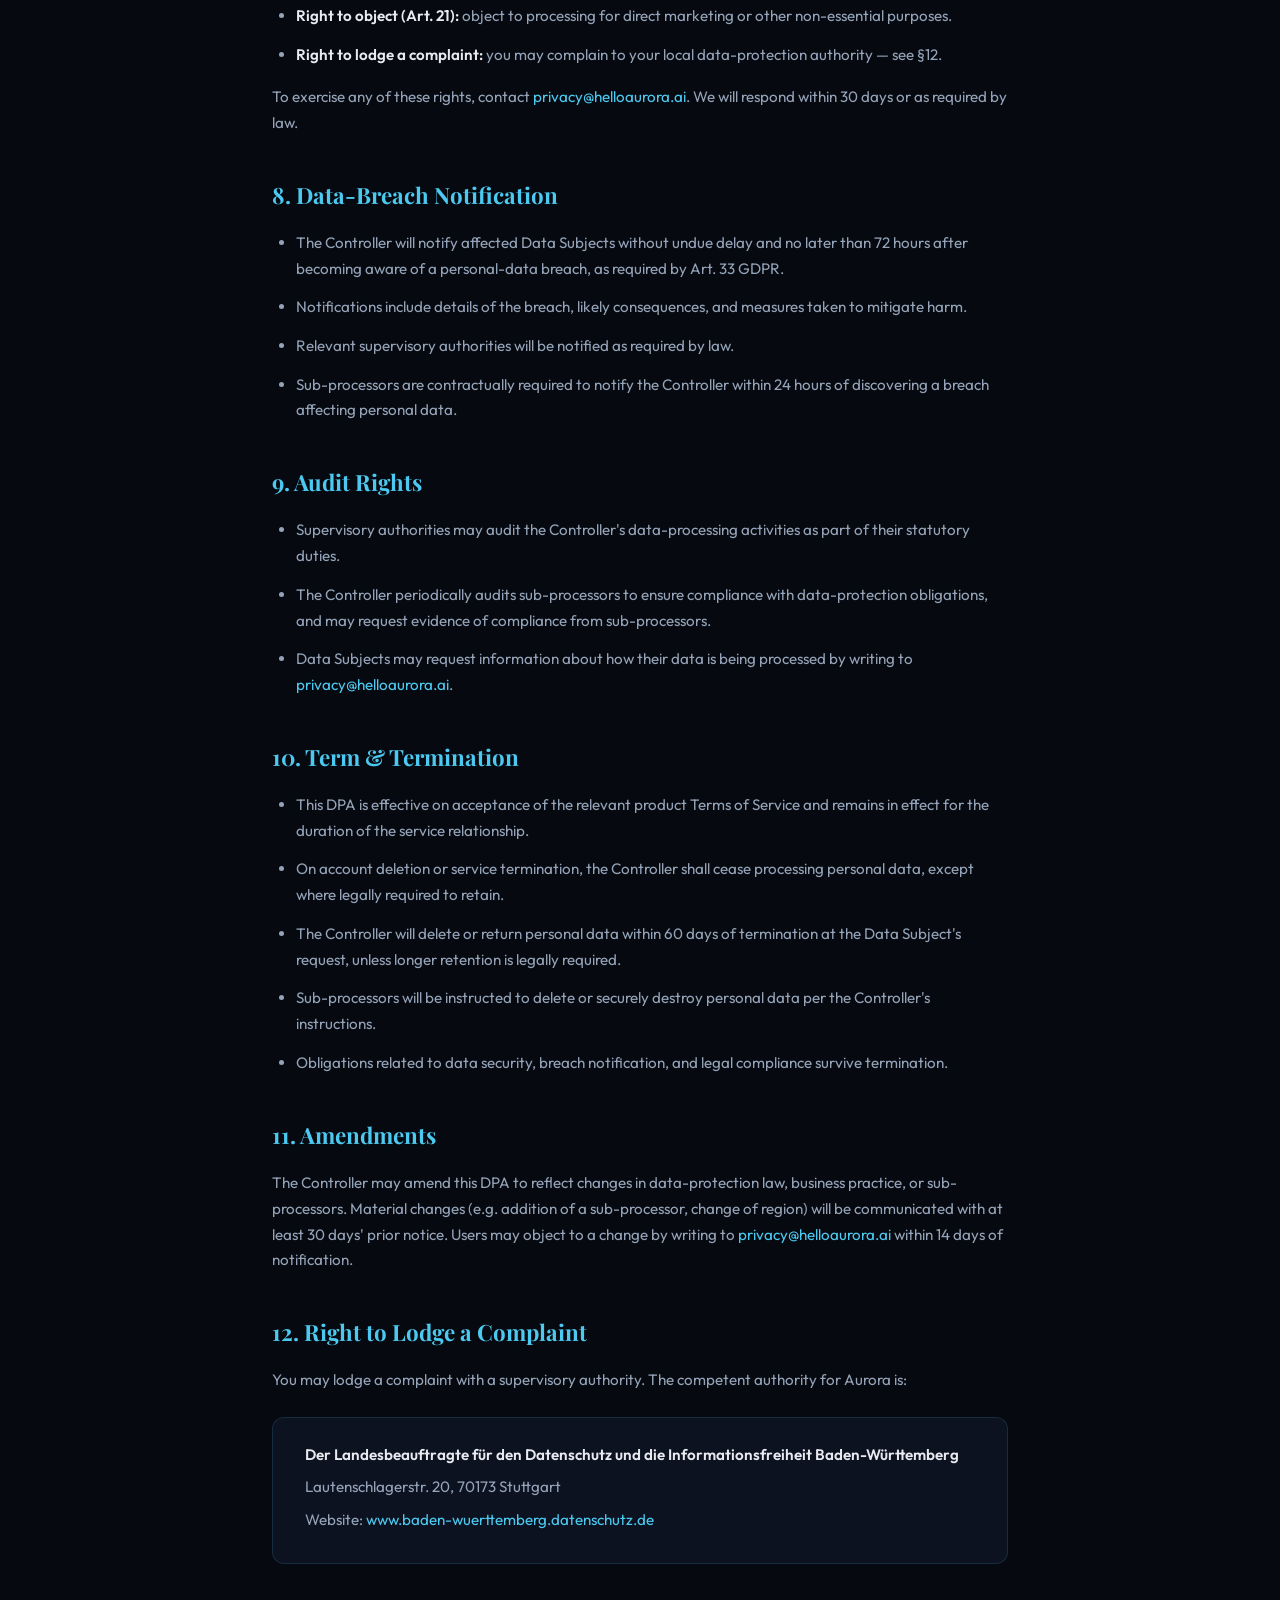
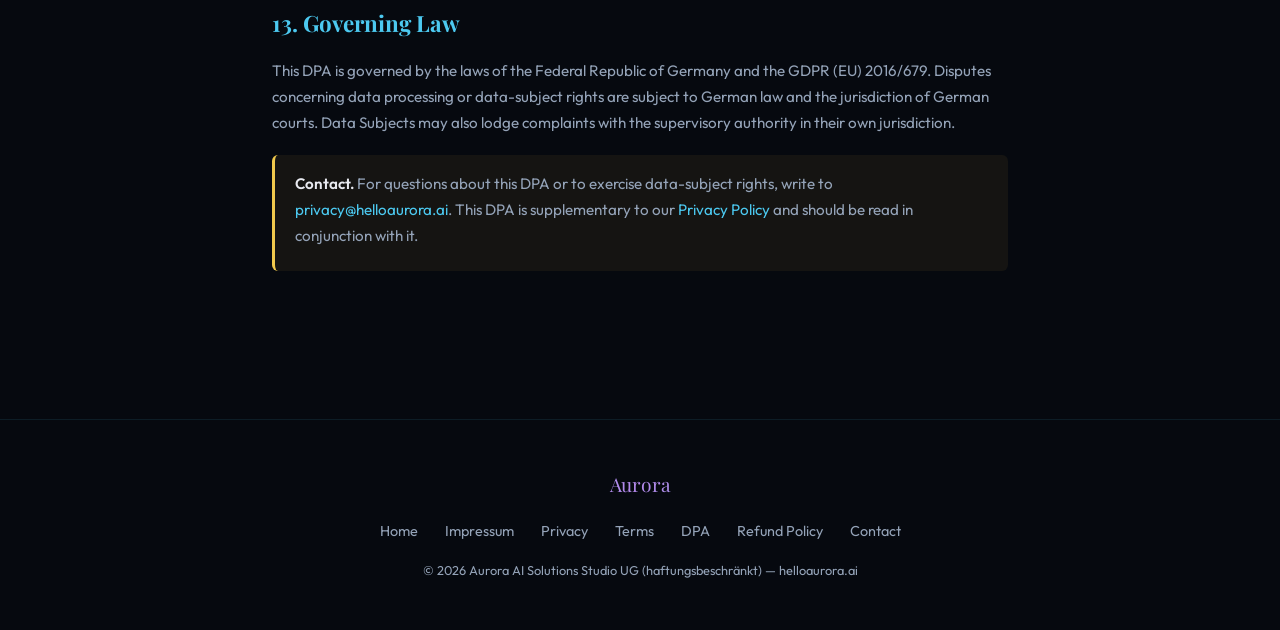
==== commit 7b4129e3: "style: apply new neon cyan/purple brand kit colors" ====
--- a/dpa.html
+++ b/dpa.html
@@ -64,10 +64,11 @@
       .product-section { padding: 1.25rem 1.25rem; }
     }
   </style>
+    <link rel="icon" type="image/png" href="/favicon.png">
 </head>
 <body>
   <nav>
-    <a href="/" class="nav-brand">Aurora</a>
+    <a href="/" class="nav-brand"><img src="/favicon.png" alt="Aurora Logo">Aurora</a>
     <div class="nav-links">
       <a href="/">Home</a>
       <a href="/privacy.html">Privacy</a>
